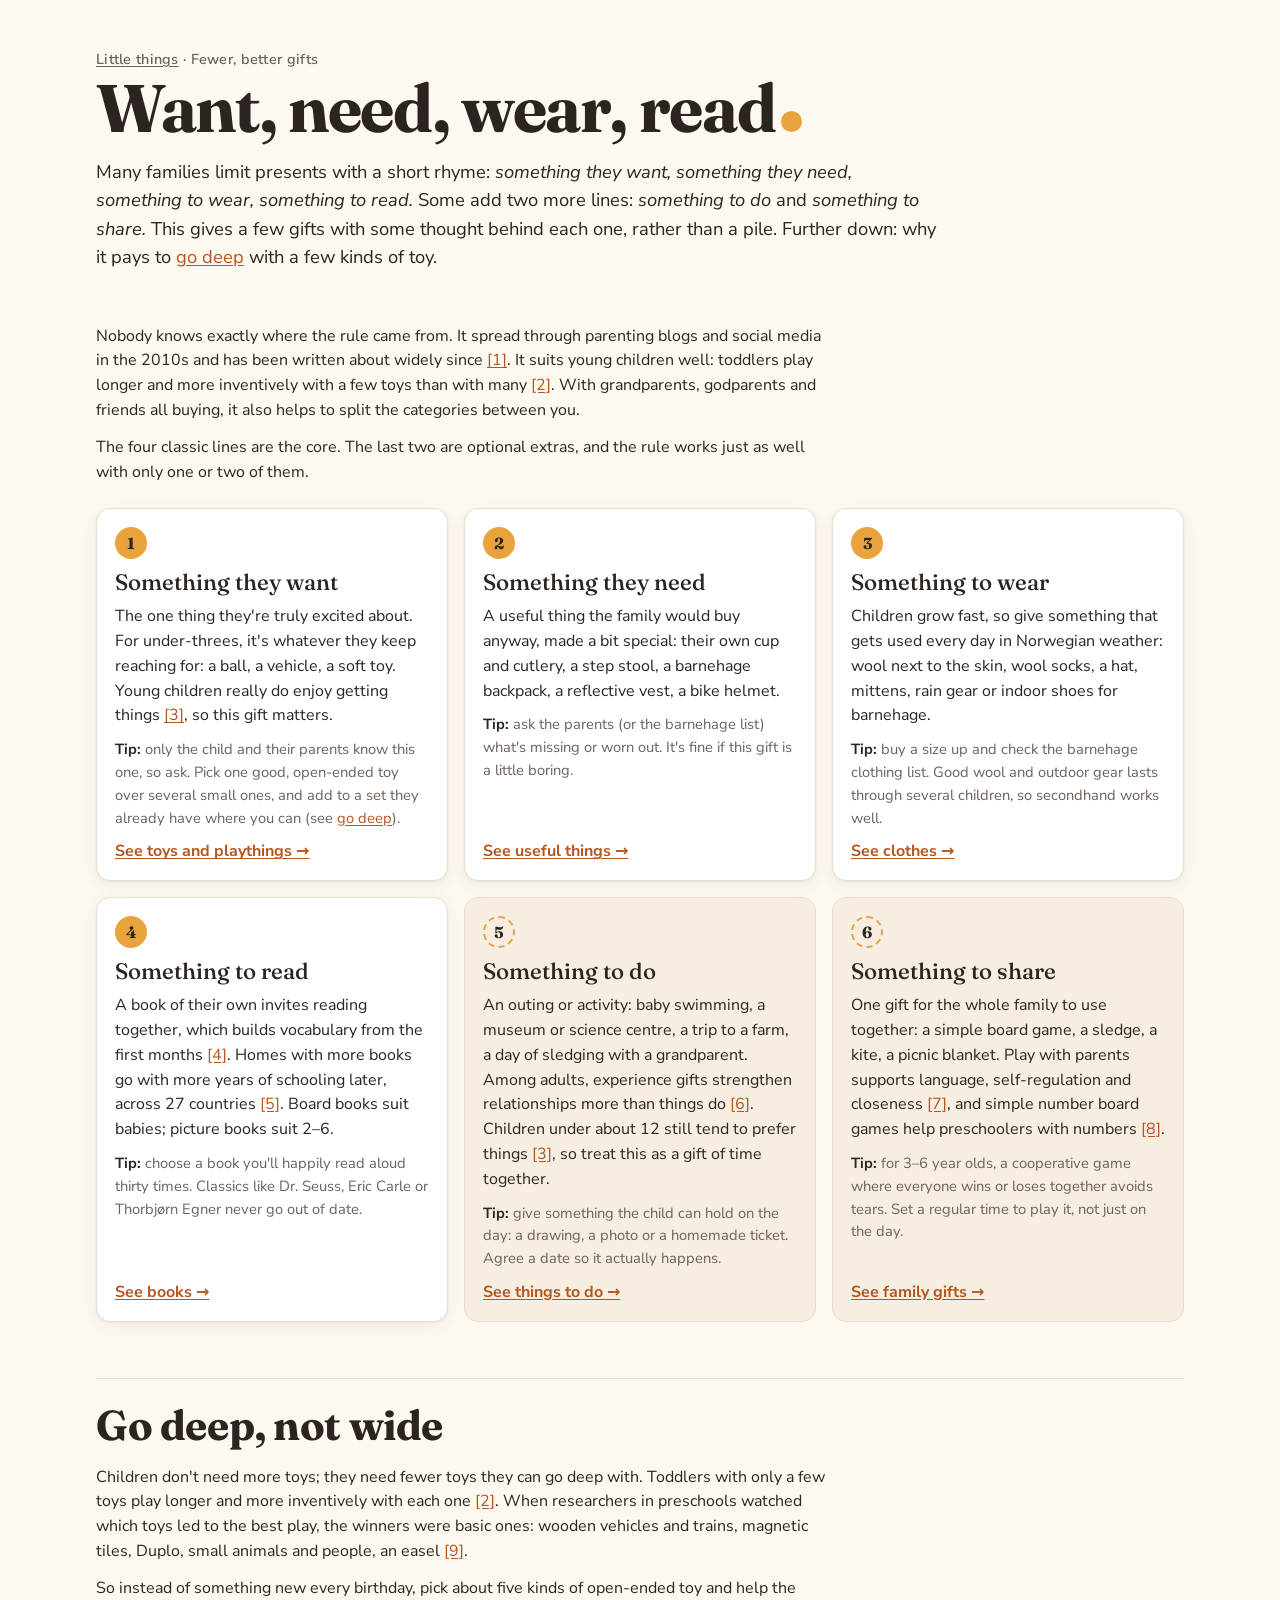
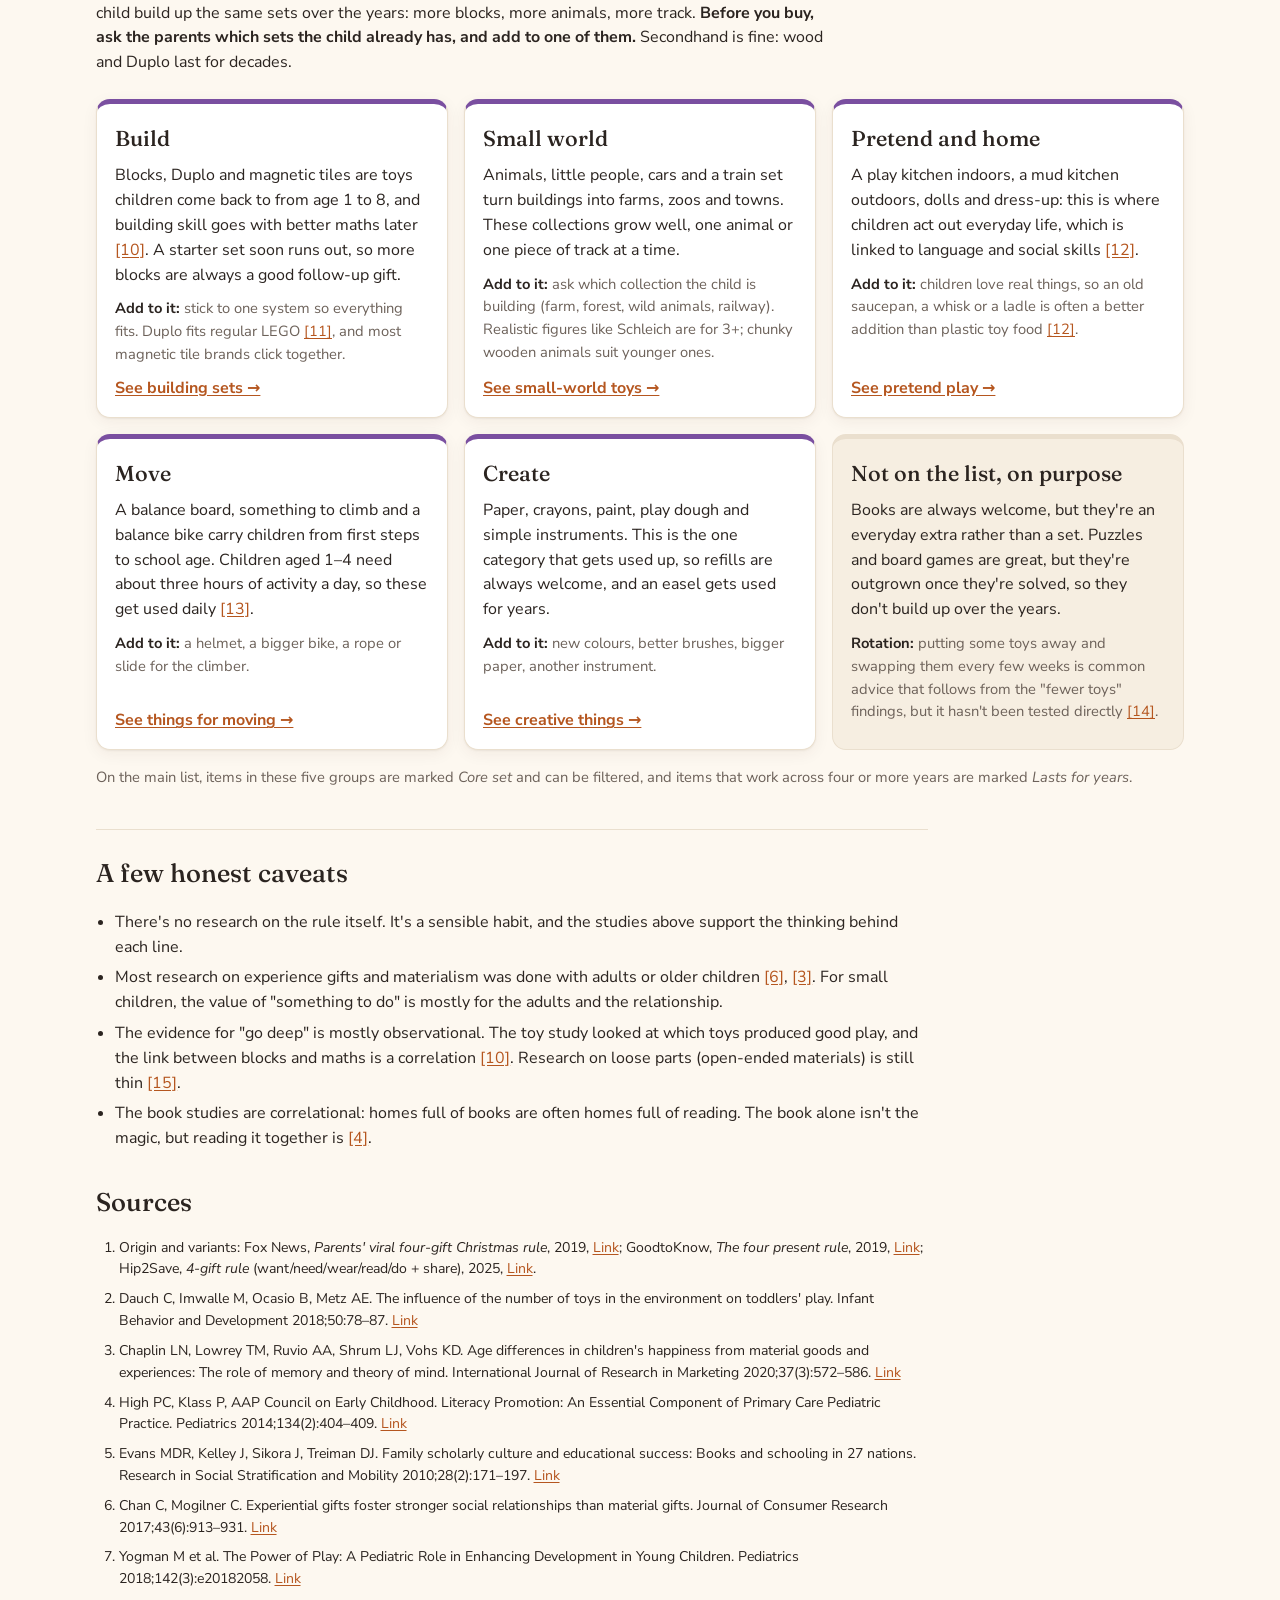
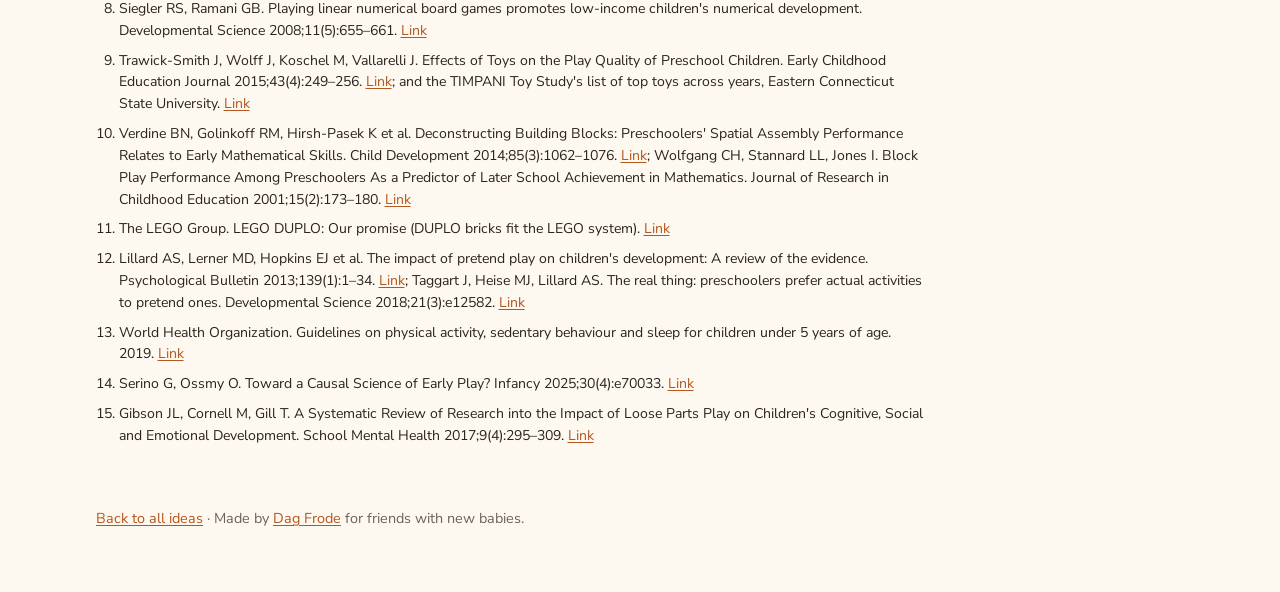
==== gift-rule.html @ 96d44239 "Add gift rule page, go-deep toy sets and 55 new items - gift-rule.html explains "want, need, wear, r" ====
<!doctype html>
<html lang="en">
<head>
  <meta charset="utf-8">
  <meta name="viewport" content="width=device-width, initial-scale=1">
  <title>The Gift Rule · Little Things</title>
  <meta name="description" content="Something they want, something they need, something to wear, something to read, plus something to do and something to share. A simple rule for fewer, better gifts for young children.">
  <meta property="og:title" content="Want, need, wear, read: the gift rule">
  <meta property="og:description" content="A simple rule for fewer, better gifts for 0–6 year olds, with ideas for each category.">
  <link rel="icon" href="data:image/svg+xml,<svg xmlns='http://www.w3.org/2000/svg' viewBox='0 0 100 100'><circle cx='50' cy='50' r='46' fill='%23e8a33d'/><circle cx='50' cy='50' r='22' fill='%23fdf8f0'/></svg>">
  <link rel="preconnect" href="https://fonts.googleapis.com">
  <link rel="preconnect" href="https://fonts.gstatic.com" crossorigin>
  <link href="https://fonts.googleapis.com/css2?family=Fraunces:opsz,wght@9..144,500;9..144,700&family=Nunito+Sans:opsz,wght@6..12,400;6..12,600;6..12,700&display=swap" rel="stylesheet">
  <link rel="stylesheet" href="styles.css">
</head>
<body>
  <header class="hero">
    <div class="wrap">
      <p class="eyebrow"><a href="./">Little things</a> · Fewer, better gifts</p>
      <h1>Want, need, wear, read</h1>
      <p class="lede">Many families limit presents with a short rhyme: <em>something they want, something they need, something to wear, something to read.</em> Some add two more lines: <em>something to do</em> and <em>something to share.</em> This gives a few gifts with some thought behind each one, rather than a pile. Further down: why it pays to <a href="#deep">go deep</a> with a few kinds of toy.</p>
    </div>
  </header>

  <main class="wrap">
    <section class="rule-intro">
      <p>Nobody knows exactly where the rule came from. It spread through parenting blogs and social media in the 2010s and has been written about widely since <a href="#ref-origin">[1]</a>. It suits young children well: toddlers play longer and more inventively with a few toys than with many <a href="#ref-dauch">[2]</a>. With grandparents, godparents and friends all buying, it also helps to split the categories between you.</p>
      <p>The four classic lines are the core. The last two are optional extras, and the rule works just as well with only one or two of them.</p>
    </section>

    <section class="rule-grid" aria-label="The six gift categories">
      <article class="rule-card" id="want">
        <p class="rule-num">1</p>
        <h2>Something they want</h2>
        <p>The one thing they're truly excited about. For under-threes, it's whatever they keep reaching for: a ball, a vehicle, a soft toy. Young children really do enjoy getting things <a href="#ref-chaplin2020">[3]</a>, so this gift matters.</p>
        <p class="rule-tip"><strong>Tip:</strong> only the child and their parents know this one, so ask. Pick one good, open-ended toy over several small ones, and add to a set they already have where you can (see <a href="#deep">go deep</a>).</p>
        <a class="rule-link" href="./?gift=want">See toys and playthings</a>
      </article>

      <article class="rule-card" id="need">
        <p class="rule-num">2</p>
        <h2>Something they need</h2>
        <p>A useful thing the family would buy anyway, made a bit special: their own cup and cutlery, a step stool, a barnehage backpack, a reflective vest, a bike helmet.</p>
        <p class="rule-tip"><strong>Tip:</strong> ask the parents (or the barnehage list) what's missing or worn out. It's fine if this gift is a little boring.</p>
        <a class="rule-link" href="./?gift=need">See useful things</a>
      </article>

      <article class="rule-card" id="wear">
        <p class="rule-num">3</p>
        <h2>Something to wear</h2>
        <p>Children grow fast, so give something that gets used every day in Norwegian weather: wool next to the skin, wool socks, a hat, mittens, rain gear or indoor shoes for barnehage.</p>
        <p class="rule-tip"><strong>Tip:</strong> buy a size up and check the barnehage clothing list. Good wool and outdoor gear lasts through several children, so secondhand works well.</p>
        <a class="rule-link" href="./?gift=wear">See clothes</a>
      </article>

      <article class="rule-card" id="read">
        <p class="rule-num">4</p>
        <h2>Something to read</h2>
        <p>A book of their own invites reading together, which builds vocabulary from the first months <a href="#ref-literacy">[4]</a>. Homes with more books go with more years of schooling later, across 27 countries <a href="#ref-evans">[5]</a>. Board books suit babies; picture books suit 2–6.</p>
        <p class="rule-tip"><strong>Tip:</strong> choose a book you'll happily read aloud thirty times. Classics like Dr. Seuss, Eric Carle or Thorbjørn Egner never go out of date.</p>
        <a class="rule-link" href="./?gift=read">See books</a>
      </article>

      <article class="rule-card rule-card-extra" id="do">
        <p class="rule-num">5</p>
        <h2>Something to do</h2>
        <p>An outing or activity: baby swimming, a museum or science centre, a trip to a farm, a day of sledging with a grandparent. Among adults, experience gifts strengthen relationships more than things do <a href="#ref-chan">[6]</a>. Children under about 12 still tend to prefer things <a href="#ref-chaplin2020">[3]</a>, so treat this as a gift of time together.</p>
        <p class="rule-tip"><strong>Tip:</strong> give something the child can hold on the day: a drawing, a photo or a homemade ticket. Agree a date so it actually happens.</p>
        <a class="rule-link" href="./?gift=do">See things to do</a>
      </article>

      <article class="rule-card rule-card-extra" id="share">
        <p class="rule-num">6</p>
        <h2>Something to share</h2>
        <p>One gift for the whole family to use together: a simple board game, a sledge, a kite, a picnic blanket. Play with parents supports language, self-regulation and closeness <a href="#ref-aap-play">[7]</a>, and simple number board games help preschoolers with numbers <a href="#ref-siegler">[8]</a>.</p>
        <p class="rule-tip"><strong>Tip:</strong> for 3–6 year olds, a cooperative game where everyone wins or loses together avoids tears. Set a regular time to play it, not just on the day.</p>
        <a class="rule-link" href="./?gift=share">See family gifts</a>
      </article>
    </section>

    <section class="deep" id="deep">
      <h2 class="section-title">Go deep, not wide</h2>
      <div class="rule-intro">
        <p>Children don't need more toys; they need fewer toys they can go deep with. Toddlers with only a few toys play longer and more inventively with each one <a href="#ref-dauch">[2]</a>. When researchers in preschools watched which toys led to the best play, the winners were basic ones: wooden vehicles and trains, magnetic tiles, Duplo, small animals and people, an easel <a href="#ref-timpani">[9]</a>.</p>
        <p>So instead of something new every birthday, pick about five kinds of open-ended toy and help the child build up the same sets over the years: more blocks, more animals, more track. <strong>Before you buy, ask the parents which sets the child already has, and add to one of them.</strong> Secondhand is fine: wood and Duplo last for decades.</p>
      </div>

      <div class="rule-grid">
        <article class="rule-card deep-card">
          <h3>Build</h3>
          <p>Blocks, Duplo and magnetic tiles are toys children come back to from age 1 to 8, and building skill goes with better maths later <a href="#ref-blocks">[10]</a>. A starter set soon runs out, so more blocks are always a good follow-up gift.</p>
          <p class="rule-tip"><strong>Add to it:</strong> stick to one system so everything fits. Duplo fits regular LEGO <a href="#ref-lego">[11]</a>, and most magnetic tile brands click together.</p>
          <a class="rule-link" href="./?core=build">See building sets</a>
        </article>
        <article class="rule-card deep-card">
          <h3>Small world</h3>
          <p>Animals, little people, cars and a train set turn buildings into farms, zoos and towns. These collections grow well, one animal or one piece of track at a time.</p>
          <p class="rule-tip"><strong>Add to it:</strong> ask which collection the child is building (farm, forest, wild animals, railway). Realistic figures like Schleich are for 3+; chunky wooden animals suit younger ones.</p>
          <a class="rule-link" href="./?core=smallworld">See small-world toys</a>
        </article>
        <article class="rule-card deep-card">
          <h3>Pretend and home</h3>
          <p>A play kitchen indoors, a mud kitchen outdoors, dolls and dress-up: this is where children act out everyday life, which is linked to language and social skills <a href="#ref-pretend">[12]</a>.</p>
          <p class="rule-tip"><strong>Add to it:</strong> children love real things, so an old saucepan, a whisk or a ladle is often a better addition than plastic toy food <a href="#ref-pretend">[12]</a>.</p>
          <a class="rule-link" href="./?core=pretend">See pretend play</a>
        </article>
        <article class="rule-card deep-card">
          <h3>Move</h3>
          <p>A balance board, something to climb and a balance bike carry children from first steps to school age. Children aged 1–4 need about three hours of activity a day, so these get used daily <a href="#ref-move">[13]</a>.</p>
          <p class="rule-tip"><strong>Add to it:</strong> a helmet, a bigger bike, a rope or slide for the climber.</p>
          <a class="rule-link" href="./?core=move">See things for moving</a>
        </article>
        <article class="rule-card deep-card">
          <h3>Create</h3>
          <p>Paper, crayons, paint, play dough and simple instruments. This is the one category that gets used up, so refills are always welcome, and an easel gets used for years.</p>
          <p class="rule-tip"><strong>Add to it:</strong> new colours, better brushes, bigger paper, another instrument.</p>
          <a class="rule-link" href="./?core=create">See creative things</a>
        </article>
        <article class="rule-card rule-card-extra deep-card">
          <h3>Not on the list, on purpose</h3>
          <p>Books are always welcome, but they're an everyday extra rather than a set. Puzzles and board games are great, but they're outgrown once they're solved, so they don't build up over the years.</p>
          <p class="rule-tip"><strong>Rotation:</strong> putting some toys away and swapping them every few weeks is common advice that follows from the "fewer toys" findings, but it hasn't been tested directly <a href="#ref-serino">[14]</a>.</p>
        </article>
      </div>
      <p class="muted deep-filter-note">On the main list, items in these five groups are marked <em>Core set</em> and can be filtered, and items that work across four or more years are marked <em>Lasts for years</em>.</p>
    </section>

    <section class="about rule-notes">
      <h2>A few honest caveats</h2>
      <ul>
        <li>There's no research on the rule itself. It's a sensible habit, and the studies above support the thinking behind each line.</li>
        <li>Most research on experience gifts and materialism was done with adults or older children <a href="#ref-chan">[6]</a>, <a href="#ref-chaplin2020">[3]</a>. For small children, the value of "something to do" is mostly for the adults and the relationship.</li>
        <li>The evidence for "go deep" is mostly observational. The toy study looked at which toys produced good play, and the link between blocks and maths is a correlation <a href="#ref-blocks">[10]</a>. Research on loose parts (open-ended materials) is still thin <a href="#ref-loose">[15]</a>.</li>
        <li>The book studies are correlational: homes full of books are often homes full of reading. The book alone isn't the magic, but reading it together is <a href="#ref-literacy">[4]</a>.</li>
      </ul>

      <h2>Sources</h2>
      <ol class="source-list">
        <li id="ref-origin">Origin and variants: Fox News, <em>Parents' viral four-gift Christmas rule</em>, 2019, <a href="https://www.foxnews.com/lifestyle/parents-viral-four-gift-christmas-rule" target="_blank" rel="noopener">Link</a>; GoodtoKnow, <em>The four present rule</em>, 2019, <a href="https://www.goodto.com/family/christmas-birthday-four-present-rule-521696" target="_blank" rel="noopener">Link</a>; Hip2Save, <em>4-gift rule</em> (want/need/wear/read/do + share), 2025, <a href="https://hip2save.com/tips/4-gift-rule-christmas-tradition/" target="_blank" rel="noopener">Link</a>.</li>
        <li id="ref-dauch">Dauch C, Imwalle M, Ocasio B, Metz AE. The influence of the number of toys in the environment on toddlers' play. Infant Behavior and Development 2018;50:78–87. <a href="https://doi.org/10.1016/j.infbeh.2017.11.005" target="_blank" rel="noopener">Link</a></li>
        <li id="ref-chaplin2020">Chaplin LN, Lowrey TM, Ruvio AA, Shrum LJ, Vohs KD. Age differences in children's happiness from material goods and experiences: The role of memory and theory of mind. International Journal of Research in Marketing 2020;37(3):572–586. <a href="https://doi.org/10.1016/j.ijresmar.2020.01.004" target="_blank" rel="noopener">Link</a></li>
        <li id="ref-literacy">High PC, Klass P, AAP Council on Early Childhood. Literacy Promotion: An Essential Component of Primary Care Pediatric Practice. Pediatrics 2014;134(2):404–409. <a href="https://doi.org/10.1542/peds.2014-1384" target="_blank" rel="noopener">Link</a></li>
        <li id="ref-evans">Evans MDR, Kelley J, Sikora J, Treiman DJ. Family scholarly culture and educational success: Books and schooling in 27 nations. Research in Social Stratification and Mobility 2010;28(2):171–197. <a href="https://doi.org/10.1016/j.rssm.2010.01.002" target="_blank" rel="noopener">Link</a></li>
        <li id="ref-chan">Chan C, Mogilner C. Experiential gifts foster stronger social relationships than material gifts. Journal of Consumer Research 2017;43(6):913–931. <a href="https://doi.org/10.1093/jcr/ucw067" target="_blank" rel="noopener">Link</a></li>
        <li id="ref-aap-play">Yogman M et al. The Power of Play: A Pediatric Role in Enhancing Development in Young Children. Pediatrics 2018;142(3):e20182058. <a href="https://doi.org/10.1542/peds.2018-2058" target="_blank" rel="noopener">Link</a></li>
        <li id="ref-siegler">Siegler RS, Ramani GB. Playing linear numerical board games promotes low-income children's numerical development. Developmental Science 2008;11(5):655–661. <a href="https://doi.org/10.1111/j.1467-7687.2008.00714.x" target="_blank" rel="noopener">Link</a></li>
        <li id="ref-timpani">Trawick-Smith J, Wolff J, Koschel M, Vallarelli J. Effects of Toys on the Play Quality of Preschool Children. Early Childhood Education Journal 2015;43(4):249–256. <a href="https://doi.org/10.1007/s10643-014-0644-7" target="_blank" rel="noopener">Link</a>; and the TIMPANI Toy Study's list of top toys across years, Eastern Connecticut State University. <a href="https://www.easternct.edu/center-for-early-childhood-education/research/study-timpani.html" target="_blank" rel="noopener">Link</a></li>
        <li id="ref-blocks">Verdine BN, Golinkoff RM, Hirsh-Pasek K et al. Deconstructing Building Blocks: Preschoolers' Spatial Assembly Performance Relates to Early Mathematical Skills. Child Development 2014;85(3):1062–1076. <a href="https://doi.org/10.1111/cdev.12165" target="_blank" rel="noopener">Link</a>; Wolfgang CH, Stannard LL, Jones I. Block Play Performance Among Preschoolers As a Predictor of Later School Achievement in Mathematics. Journal of Research in Childhood Education 2001;15(2):173–180. <a href="https://doi.org/10.1080/02568540109594958" target="_blank" rel="noopener">Link</a></li>
        <li id="ref-lego">The LEGO Group. LEGO DUPLO: Our promise (DUPLO bricks fit the LEGO system). <a href="https://www.lego.com/en-us/themes/duplo/about/our-promise" target="_blank" rel="noopener">Link</a></li>
        <li id="ref-pretend">Lillard AS, Lerner MD, Hopkins EJ et al. The impact of pretend play on children's development: A review of the evidence. Psychological Bulletin 2013;139(1):1–34. <a href="https://doi.org/10.1037/a0029321" target="_blank" rel="noopener">Link</a>; Taggart J, Heise MJ, Lillard AS. The real thing: preschoolers prefer actual activities to pretend ones. Developmental Science 2018;21(3):e12582. <a href="https://doi.org/10.1111/desc.12582" target="_blank" rel="noopener">Link</a></li>
        <li id="ref-move">World Health Organization. Guidelines on physical activity, sedentary behaviour and sleep for children under 5 years of age. 2019. <a href="https://www.who.int/publications/i/item/9789241550536" target="_blank" rel="noopener">Link</a></li>
        <li id="ref-serino">Serino G, Ossmy O. Toward a Causal Science of Early Play? Infancy 2025;30(4):e70033. <a href="https://doi.org/10.1111/infa.70033" target="_blank" rel="noopener">Link</a></li>
        <li id="ref-loose">Gibson JL, Cornell M, Gill T. A Systematic Review of Research into the Impact of Loose Parts Play on Children's Cognitive, Social and Emotional Development. School Mental Health 2017;9(4):295–309. <a href="https://doi.org/10.1007/s12310-017-9220-9" target="_blank" rel="noopener">Link</a></li>
      </ol>
    </section>
  </main>

  <footer class="wrap footer">
    <p><a href="./">Back to all ideas</a> · Made by <a href="https://dagfrode.com">Dag Frode</a> for friends with new babies.</p>
  </footer>
</body>
</html>
---- styles.css ----
:root {
  --bg: #fdf8f0;
  --surface: #ffffff;
  --surface-2: #f6eee1;
  --text: #2b2420;
  --muted: #6d625a;
  --line: #eadfce;
  --accent: #b5561f;
  --accent-ink: #ffffff;
  --sun: #e8a33d;
  --everyday: #2f6f5e;
  --everyday-bg: #e3f1ec;
  --toy: #7a4fa0;
  --toy-bg: #efe7f7;
  --book: #2c5d94;
  --book-bg: #e4edf8;
  --leaf: #3d7a2a;
  --leaf-bg: #e7f3df;
  --warn: #8a4b08;
  --warn-bg: #fdf0dc;
  --shadow: 0 1px 2px rgb(60 40 20 / 0.06), 0 4px 16px rgb(60 40 20 / 0.06);
  --radius: 14px;
  color-scheme: light;
}

@media (prefers-color-scheme: dark) {
  :root:not([data-theme="light"]) {
    --bg: #1d1916;
    --surface: #27221e;
    --surface-2: #322b26;
    --text: #f2e9de;
    --muted: #b3a597;
    --line: #3d352f;
    --accent: #f0915a;
    --accent-ink: #1d1916;
    --everyday: #8fd2bd;
    --everyday-bg: #1f3530;
    --toy: #cfb2ea;
    --toy-bg: #33283e;
    --book: #9fc2ec;
    --book-bg: #1f2c3d;
    --leaf: #a6d98f;
    --leaf-bg: #24331d;
    --warn: #f3c27f;
    --warn-bg: #3a2c19;
    --shadow: 0 1px 2px rgb(0 0 0 / 0.3);
    color-scheme: dark;
  }
}

*, *::before, *::after { box-sizing: border-box; }

body {
  margin: 0;
  background: var(--bg);
  color: var(--text);
  font: 400 1rem/1.55 "Nunito Sans", system-ui, -apple-system, "Segoe UI", sans-serif;
  -webkit-font-smoothing: antialiased;
}

a { color: var(--accent); text-underline-offset: 2px; }
a:hover { text-decoration-thickness: 2px; }

:focus-visible { outline: 3px solid var(--accent); outline-offset: 2px; border-radius: 6px; }

.wrap { max-width: 1120px; margin: 0 auto; padding: 0 16px; }

/* ---- Hero ---------------------------------------------------------------- */

.hero { padding: 48px 0 28px; }
.eyebrow { margin: 0 0 4px; color: var(--muted); font-weight: 600; font-size: 0.9rem; letter-spacing: 0.02em; }
h1 {
  font-family: "Fraunces", Georgia, serif;
  font-weight: 700;
  font-size: clamp(2.6rem, 8vw, 4.2rem);
  line-height: 1;
  margin: 0 0 16px;
  letter-spacing: -0.02em;
}
h1::after {
  content: "";
  display: inline-block;
  width: 0.32em; height: 0.32em;
  margin-left: 0.08em;
  border-radius: 50%;
  background: var(--sun);
}
.lede { font-size: 1.15rem; max-width: 46em; margin: 0 0 24px; }

.principles {
  list-style: none; padding: 0; margin: 0 0 16px;
  display: grid; gap: 12px;
  grid-template-columns: repeat(auto-fit, minmax(240px, 1fr));
}
.principles li {
  background: var(--surface-2);
  border-radius: var(--radius);
  padding: 14px 16px;
  font-size: 0.95rem;
}
.principles strong { display: block; font-family: "Fraunces", Georgia, serif; font-weight: 500; font-size: 1.1rem; margin-bottom: 2px; }
.hero-links { margin: 0; font-size: 0.95rem; }

/* ---- Filters ------------------------------------------------------------- */

.filters {
  background: var(--surface);
  border: 1px solid var(--line);
  border-radius: var(--radius);
  padding: 16px;
  box-shadow: var(--shadow);
  margin-bottom: 24px;
}
.filter-group { margin-bottom: 14px; min-width: 0; }
.filter-label { font-size: 0.8rem; font-weight: 700; text-transform: uppercase; letter-spacing: 0.06em; color: var(--muted); margin: 0 0 6px; display: block; }
.filter-row { display: flex; flex-wrap: wrap; gap: 0 24px; }

.chips { display: flex; flex-wrap: wrap; gap: 8px; }
.chip, .seg button {
  font: inherit;
  color: var(--text);
  background: var(--surface-2);
  border: 1.5px solid transparent;
  border-radius: 999px;
  cursor: pointer;
  transition: background 0.12s, border-color 0.12s;
}
.chip { padding: 6px 14px; display: inline-flex; flex-direction: column; align-items: flex-start; line-height: 1.2; text-align: left; }
.chip-main { font-weight: 700; font-size: 0.95rem; }
.chip-sub { font-size: 0.75rem; color: var(--muted); }
.chip-small { padding: 5px 12px; font-size: 0.85rem; font-weight: 600; }
.chip:hover, .seg button:hover { border-color: var(--line); }
.chip[aria-pressed="true"], .seg button[aria-pressed="true"] {
  background: var(--accent); color: var(--accent-ink); border-color: var(--accent);
}
.chip[aria-pressed="true"] .chip-sub { color: inherit; opacity: 0.85; }

.seg { display: inline-flex; flex-wrap: wrap; gap: 6px; }
.seg button { padding: 6px 14px; font-weight: 600; font-size: 0.9rem; }

.more-filters { border-top: 1px solid var(--line); padding-top: 10px; margin-bottom: 4px; }
.more-filters summary { cursor: pointer; font-weight: 700; color: var(--muted); margin-bottom: 10px; }
#f-q {
  font: inherit; width: 100%; max-width: 420px;
  padding: 8px 12px;
  border: 1.5px solid var(--line); border-radius: 10px;
  background: var(--bg); color: var(--text);
}

.result-bar {
  display: flex; flex-wrap: wrap; align-items: center; justify-content: space-between; gap: 6px 16px;
  border-top: 1px solid var(--line); padding-top: 12px;
}
#count { margin: 0; font-weight: 700; }
.result-actions { display: flex; flex-wrap: wrap; gap: 4px 16px; }
.link-btn { font: inherit; font-size: 0.9rem; background: none; border: 0; padding: 0; color: var(--accent); cursor: pointer; text-decoration: underline; text-underline-offset: 2px; }

/* ---- Cards --------------------------------------------------------------- */

.grid { display: grid; gap: 16px; grid-template-columns: repeat(auto-fill, minmax(min(100%, 320px), 1fr)); }

.card {
  background: var(--surface);
  border: 1px solid var(--line);
  border-top: 5px solid var(--toy);
  border-radius: var(--radius);
  padding: 16px 18px 14px;
  box-shadow: var(--shadow);
  display: flex; flex-direction: column;
}
.card[data-kind="everyday"] { border-top-color: var(--everyday); }
.card[data-kind="book"] { border-top-color: var(--book); }

.card-title { font-family: "Fraunces", Georgia, serif; font-weight: 500; font-size: 1.35rem; line-height: 1.2; margin: 0; }
.card-meta { margin: 2px 0 10px; color: var(--muted); font-weight: 600; font-size: 0.9rem; }

.badges { list-style: none; padding: 0; margin: 0 0 10px; display: flex; flex-wrap: wrap; gap: 5px; }
.badge { font-size: 0.75rem; font-weight: 700; padding: 2px 9px; border-radius: 999px; background: var(--surface-2); color: var(--muted); }
.badge-kind-everyday { background: var(--everyday-bg); color: var(--everyday); }
.badge-kind-toy { background: var(--toy-bg); color: var(--toy); }
.badge-kind-book { background: var(--book-bg); color: var(--book); }
.badge-plastic-none { background: var(--leaf-bg); color: var(--leaf); }
.badge-plastic-none::before { content: "🌿 "; }
.badge-price { background: transparent; border: 1px solid var(--line); color: var(--text); }
.badge-skill { font-weight: 600; }

.why { margin: 0 0 8px; }
.tip, .safety { margin: 0 0 8px; font-size: 0.92rem; }
.safety { background: var(--warn-bg); color: var(--warn); padding: 6px 10px; border-radius: 8px; }
.safety strong, .tip strong { font-weight: 700; }

.buy { margin-top: auto; padding-top: 8px; display: grid; gap: 6px; }
.buy-link {
  display: grid; grid-template-columns: auto 1fr auto; align-items: baseline; gap: 8px;
  padding: 8px 12px;
  background: var(--surface-2);
  border-radius: 10px;
  text-decoration: none; color: var(--text);
  font-size: 0.9rem;
  border: 1.5px solid transparent;
}
.buy-link:hover { border-color: var(--accent); }
.buy-store { font-weight: 700; color: var(--accent); white-space: nowrap; }
.buy-label { min-width: 0; overflow-wrap: anywhere; }
.buy-price { font-weight: 700; white-space: nowrap; }
.diy { margin: 0; font-size: 0.9rem; color: var(--everyday); font-weight: 600; }

.cites { margin: 10px 0 0; font-size: 0.78rem; color: var(--muted); }
.cites a { color: var(--muted); }

.empty { text-align: center; color: var(--muted); padding: 32px 0; }

/* ---- About / sources ----------------------------------------------------- */

.about { margin: 56px 0 0; padding-top: 24px; border-top: 1px solid var(--line); max-width: 52em; }
.about h2 { font-family: "Fraunces", Georgia, serif; font-weight: 500; font-size: 1.6rem; margin: 0 0 10px; }
.about h2:not(:first-child) { margin-top: 32px; }
.about ul { padding-left: 1.2em; }
.about li { margin-bottom: 6px; }
.muted { color: var(--muted); font-size: 0.92rem; }
.source-list { font-size: 0.88rem; padding-left: 1.6em; }
.source-list li { margin-bottom: 8px; scroll-margin-top: 16px; }
.source-list li:target { background: var(--warn-bg); border-radius: 6px; }

.footer { padding-top: 32px; padding-bottom: 48px; color: var(--muted); font-size: 0.9rem; }

@media (max-width: 520px) {
  .hero { padding-top: 32px; }
  .lede { font-size: 1.05rem; margin-bottom: 16px; }
  .principles { gap: 8px; }
  .principles li { padding: 10px 12px; font-size: 0.88rem; }
  .principles strong { font-size: 1rem; }
  .filters { padding: 14px 12px; }
  .chip { padding: 5px 11px; }
  .chip-main { font-size: 0.88rem; }
  .card { padding: 14px 14px 12px; }
}

/* ---- Gift rule ----------------------------------------------------------- */

.label-help { text-transform: none; letter-spacing: 0; font-weight: 600; margin-left: 6px; }
.badge-gift { background: var(--warn-bg); color: var(--warn); }
.badge-gift::before { content: "🎁 "; }
.badge-years { background: var(--everyday-bg); color: var(--everyday); }
.toggle { display: flex; align-items: center; gap: 8px; margin: 0 0 14px; font-weight: 600; cursor: pointer; }
.toggle input { width: 18px; height: 18px; accent-color: var(--accent); margin: 0; }
.toggle .muted { font-weight: 400; }

.eyebrow a { color: inherit; }
.rule-intro { max-width: 46em; margin-bottom: 24px; }
.rule-intro p { margin: 0 0 12px; }
.rule-grid { display: grid; gap: 16px; grid-template-columns: repeat(auto-fill, minmax(min(100%, 320px), 1fr)); counter-reset: rule; }
.rule-card {
  background: var(--surface);
  border: 1px solid var(--line);
  border-radius: var(--radius);
  padding: 18px 18px 16px;
  box-shadow: var(--shadow);
  display: flex; flex-direction: column;
  scroll-margin-top: 16px;
}
.rule-card-extra { background: var(--surface-2); box-shadow: none; }
.rule-num {
  margin: 0 0 8px;
  width: 2rem; height: 2rem; border-radius: 50%;
  display: grid; place-items: center;
  background: var(--sun); color: #2b2420;
  font-family: "Fraunces", Georgia, serif; font-weight: 700;
}
.rule-card-extra .rule-num { background: transparent; border: 2px dashed var(--sun); color: var(--text); }
.rule-card h2 { font-family: "Fraunces", Georgia, serif; font-weight: 500; font-size: 1.4rem; line-height: 1.2; margin: 0 0 8px; }
.rule-card p { margin: 0 0 10px; }
.rule-tip { font-size: 0.92rem; color: var(--muted); }
.rule-tip strong { color: var(--text); }
.rule-link { margin-top: auto; font-weight: 700; }
.rule-link::after { content: " →"; }
.rule-notes { margin-top: 40px; }
.badge-core { background: var(--toy-bg); color: var(--toy); }
.deep { margin-top: 56px; padding-top: 24px; border-top: 1px solid var(--line); scroll-margin-top: 16px; }
.section-title { font-family: "Fraunces", Georgia, serif; font-weight: 700; font-size: clamp(1.8rem, 5vw, 2.6rem); line-height: 1.1; margin: 0 0 16px; letter-spacing: -0.01em; }
.deep-card h3 { font-family: "Fraunces", Georgia, serif; font-weight: 500; font-size: 1.35rem; margin: 0 0 8px; }
.deep-card { border-top: 5px solid var(--toy); }
.rule-card-extra.deep-card { border-top-color: var(--line); }
.deep-filter-note { margin-top: 16px; }
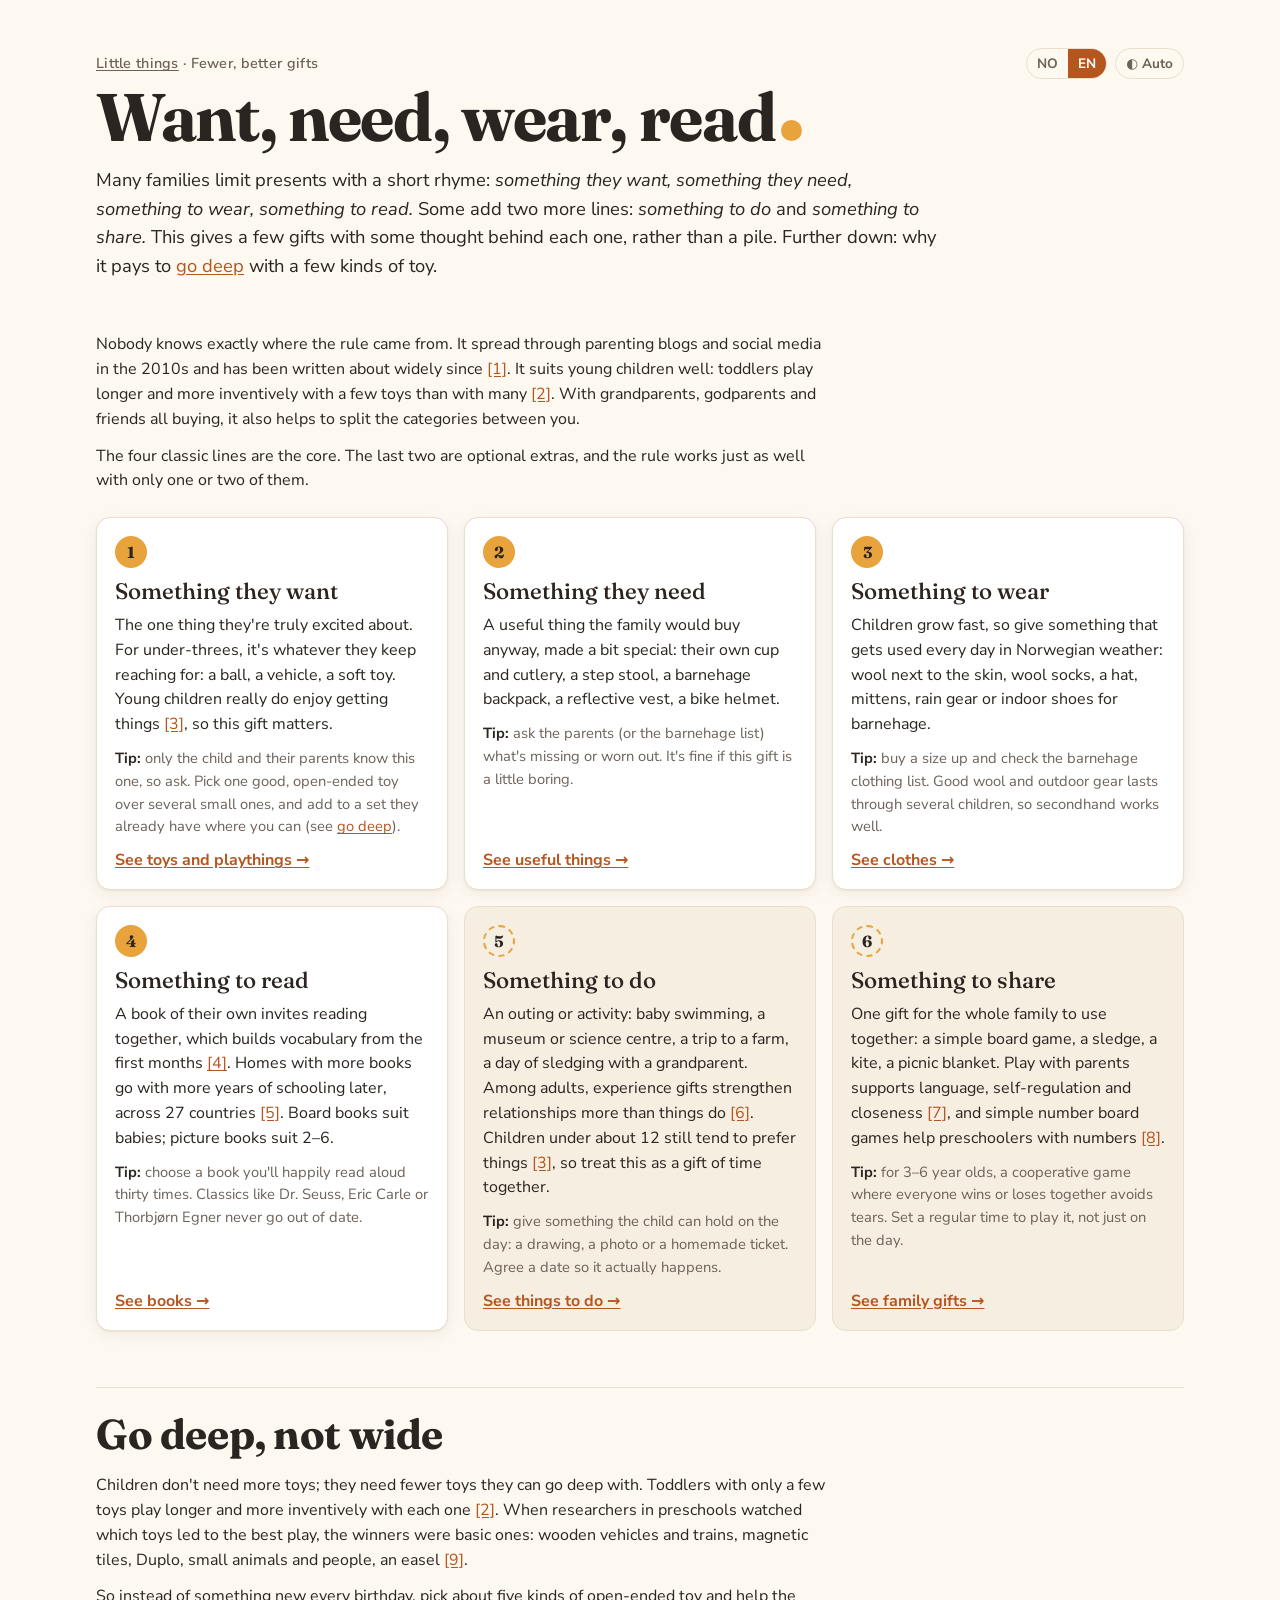
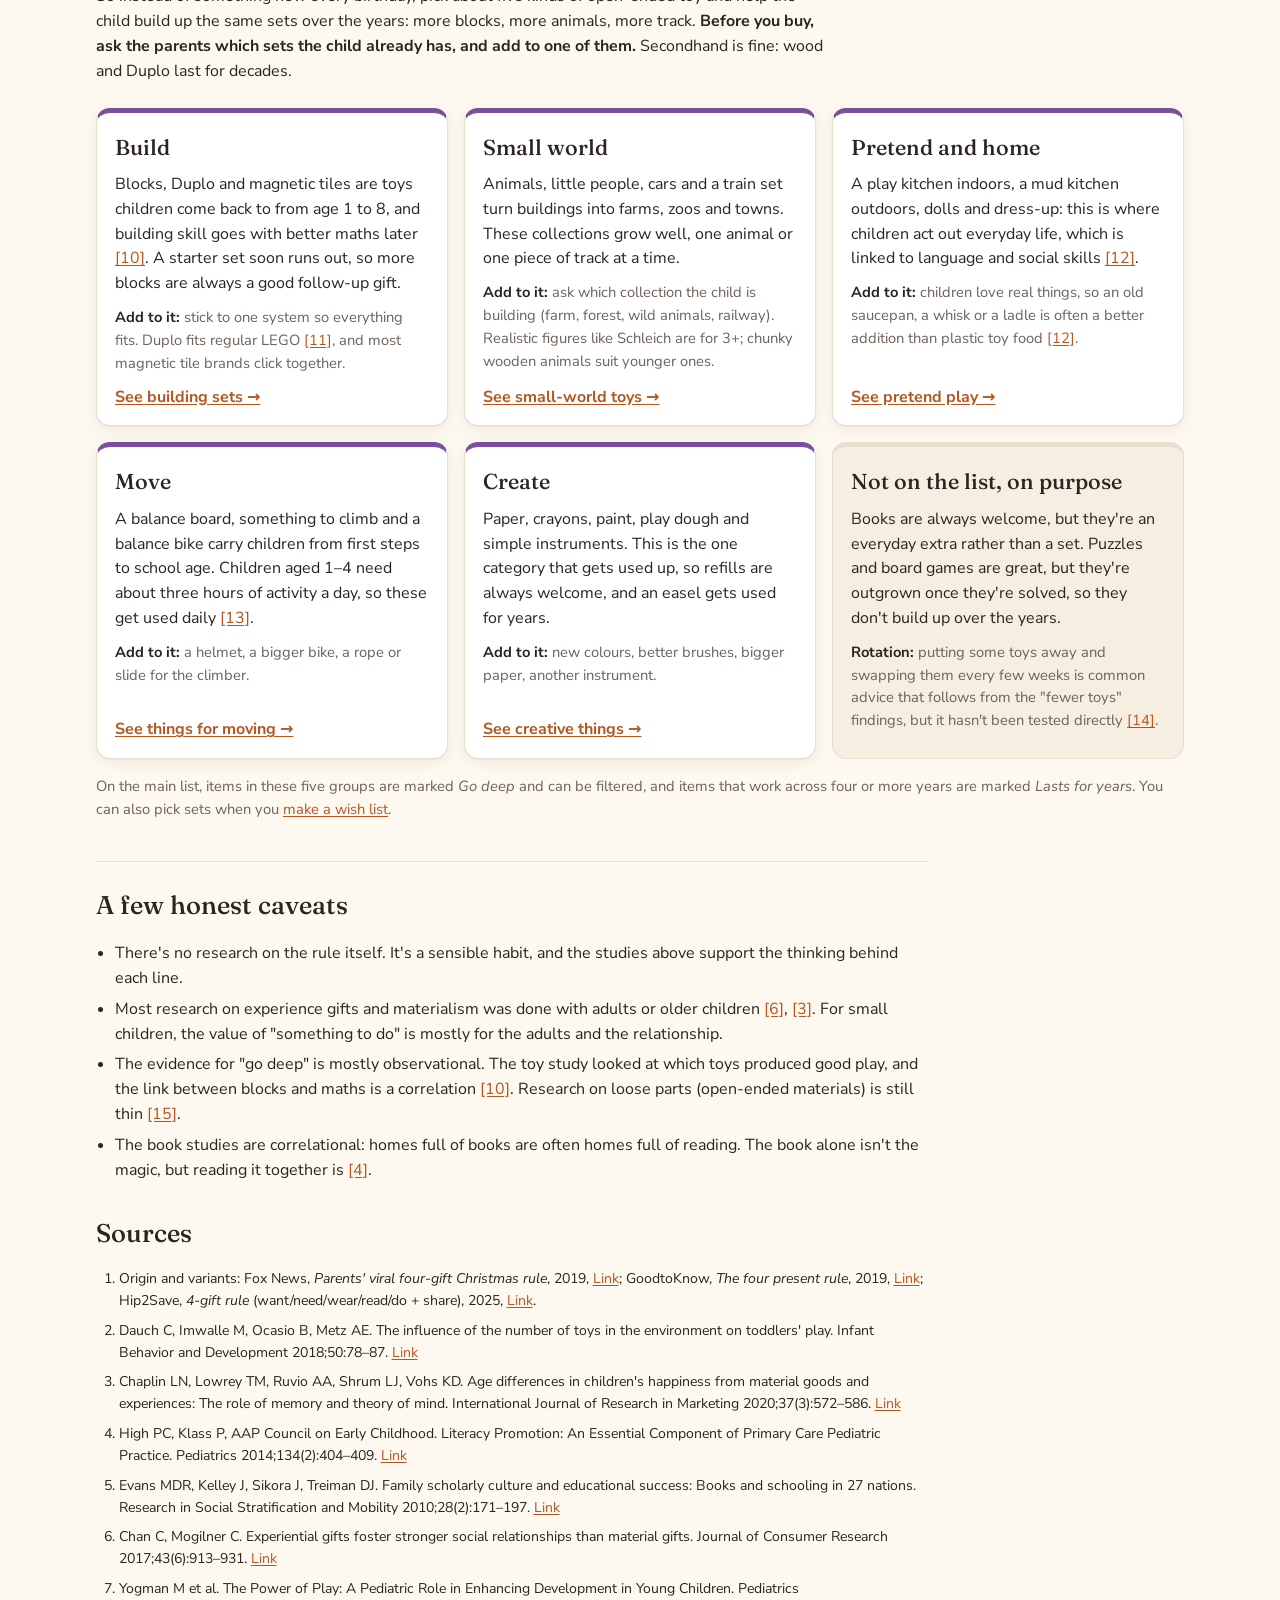
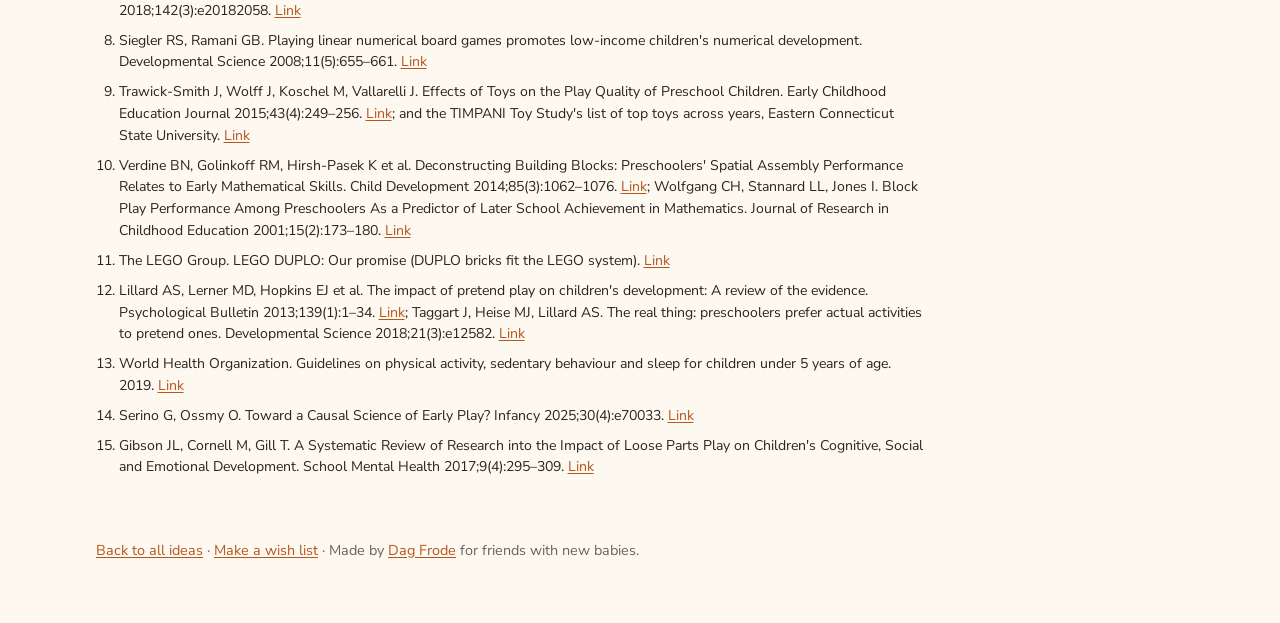
==== commit 36e3126f: "Add shareable wish lists, Norwegian/English and a theme switch - wish.html: build a wish list (name," ====
--- a/gift-rule.html
+++ b/gift-rule.html
@@ -3,7 +3,11 @@
 <head>
   <meta charset="utf-8">
   <meta name="viewport" content="width=device-width, initial-scale=1">
+  <!-- Language and theme before first paint: stored choice, else browser language / system theme. Same in every page. -->
+  <script>(function(){var d=document.documentElement,l=null;try{var t=localStorage.getItem("lt-theme");if(t==="light"||t==="dark")d.dataset.theme=t;l=localStorage.getItem("lt-lang")}catch(e){}var q=new URLSearchParams(location.search).get("lang");if(q==="no"||q==="en")l=q;if(l!=="no"&&l!=="en"){var n=(navigator.languages||[navigator.language||""]).join(",").toLowerCase();l=/(^|,)(nb|nn|no)\b/.test(n)?"no":"en"}d.dataset.lang=l;d.lang=l==="no"?"nb":"en"})()</script>
   <title>The Gift Rule · Little Things</title>
+  <meta name="lt-title-en" content="The Gift Rule · Little Things">
+  <meta name="lt-title-no" content="Gaveregelen · Små ting">
   <meta name="description" content="Something they want, something they need, something to wear, something to read, plus something to do and something to share. A simple rule for fewer, better gifts for young children.">
   <meta property="og:title" content="Want, need, wear, read: the gift rule">
   <meta property="og:description" content="A simple rule for fewer, better gifts for 0–6 year olds, with ideas for each category.">
@@ -16,125 +20,189 @@
 <body>
   <header class="hero">
     <div class="wrap">
-      <p class="eyebrow"><a href="./">Little things</a> · Fewer, better gifts</p>
-      <h1>Want, need, wear, read</h1>
-      <p class="lede">Many families limit presents with a short rhyme: <em>something they want, something they need, something to wear, something to read.</em> Some add two more lines: <em>something to do</em> and <em>something to share.</em> This gives a few gifts with some thought behind each one, rather than a pile. Further down: why it pays to <a href="#deep">go deep</a> with a few kinds of toy.</p>
+      <div class="topbar">
+        <p class="eyebrow"><span lang="en"><a href="./">Little things</a> · Fewer, better gifts</span><span lang="nb"><a href="./">Små ting</a> · Færre, bedre gaver</span></p>
+        <div id="site-tools" class="site-tools"></div>
+      </div>
+      <h1 lang="en">Want, need, wear, read</h1>
+      <h1 lang="nb">Ønske, trenge, ha på, lese</h1>
+      <p lang="en" class="lede">Many families limit presents with a short rhyme: <em>something they want, something they need, something to wear, something to read.</em> Some add two more lines: <em>something to do</em> and <em>something to share.</em> This gives a few gifts with some thought behind each one, rather than a pile. Further down: why it pays to <a href="#deep">go deep</a> with a few kinds of toy.</p>
+      <p lang="nb" class="lede">Mange familier begrenser gavene med et lite rim: <em>noe de ønsker seg, noe de trenger, noe å ha på seg, noe å lese.</em> Noen legger til to linjer til: <em>noe å gjøre</em> og <em>noe å dele.</em> Det gir noen få gaver med litt omtanke bak hver, i stedet for en haug. Lenger ned: hvorfor det lønner seg å <a href="#deep">gå i dybden</a> med noen få typer leker.</p>
     </div>
   </header>
 
   <main class="wrap">
     <section class="rule-intro">
-      <p>Nobody knows exactly where the rule came from. It spread through parenting blogs and social media in the 2010s and has been written about widely since <a href="#ref-origin">[1]</a>. It suits young children well: toddlers play longer and more inventively with a few toys than with many <a href="#ref-dauch">[2]</a>. With grandparents, godparents and friends all buying, it also helps to split the categories between you.</p>
-      <p>The four classic lines are the core. The last two are optional extras, and the rule works just as well with only one or two of them.</p>
-    </section>
-
-    <section class="rule-grid" aria-label="The six gift categories">
+      <p lang="en">Nobody knows exactly where the rule came from. It spread through parenting blogs and social media in the 2010s and has been written about widely since <a href="#ref-origin">[1]</a>. It suits young children well: toddlers play longer and more inventively with a few toys than with many <a href="#ref-dauch">[2]</a>. With grandparents, godparents and friends all buying, it also helps to split the categories between you.</p>
+      <p lang="nb">Ingen vet sikkert hvor regelen kommer fra. Den spredte seg gjennom foreldreblogger og sosiale medier på 2010-tallet og har blitt omtalt mye siden <a href="#ref-origin">[1]</a>. Den passer godt for små barn: småbarn leker lenger og mer oppfinnsomt med få leker enn med mange <a href="#ref-dauch">[2]</a>. Når besteforeldre, gudforeldre og venner alle kjøper gaver, er det også lurt å fordele kategoriene mellom dere.</p>
+      <p lang="en">The four classic lines are the core. The last two are optional extras, and the rule works just as well with only one or two of them.</p>
+      <p lang="nb">De fire klassiske linjene er kjernen. De to siste er valgfrie tillegg, og regelen fungerer like godt med bare én eller to av dem.</p>
+    </section>
+
+    <section class="rule-grid">
       <article class="rule-card" id="want">
         <p class="rule-num">1</p>
-        <h2>Something they want</h2>
-        <p>The one thing they're truly excited about. For under-threes, it's whatever they keep reaching for: a ball, a vehicle, a soft toy. Young children really do enjoy getting things <a href="#ref-chaplin2020">[3]</a>, so this gift matters.</p>
-        <p class="rule-tip"><strong>Tip:</strong> only the child and their parents know this one, so ask. Pick one good, open-ended toy over several small ones, and add to a set they already have where you can (see <a href="#deep">go deep</a>).</p>
-        <a class="rule-link" href="./?gift=want">See toys and playthings</a>
+        <h2 lang="en">Something they want</h2>
+        <h2 lang="nb">Noe de ønsker seg</h2>
+        <p lang="en">The one thing they're truly excited about. For under-threes, it's whatever they keep reaching for: a ball, a vehicle, a soft toy. Young children really do enjoy getting things <a href="#ref-chaplin2020">[3]</a>, so this gift matters.</p>
+        <p lang="nb">Den ene tingen barnet virkelig gleder seg over. For barn under tre er det det de strekker seg etter igjen og igjen: en ball, en bil, en kosebamse. Små barn blir faktisk glade av å få ting <a href="#ref-chaplin2020">[3]</a>, så denne gaven betyr noe.</p>
+        <p lang="en" class="rule-tip"><strong>Tip:</strong> only the child and their parents know this one, so ask. Pick one good, open-ended toy over several small ones, and add to a set they already have where you can (see <a href="#deep">go deep</a>).</p>
+        <p lang="nb" class="rule-tip"><strong>Tips:</strong> bare barnet og foreldrene vet dette, så spør. Velg én god, åpen leke framfor flere små, og bygg gjerne videre på et sett barnet allerede har (se <a href="#deep">gå i dybden</a>).</p>
+        <a lang="en" class="rule-link" href="./?gift=want">See toys and playthings</a>
+        <a lang="nb" class="rule-link" href="./?gift=want">Se leker og lekesaker</a>
       </article>
 
       <article class="rule-card" id="need">
         <p class="rule-num">2</p>
-        <h2>Something they need</h2>
-        <p>A useful thing the family would buy anyway, made a bit special: their own cup and cutlery, a step stool, a barnehage backpack, a reflective vest, a bike helmet.</p>
-        <p class="rule-tip"><strong>Tip:</strong> ask the parents (or the barnehage list) what's missing or worn out. It's fine if this gift is a little boring.</p>
-        <a class="rule-link" href="./?gift=need">See useful things</a>
+        <h2 lang="en">Something they need</h2>
+        <h2 lang="nb">Noe de trenger</h2>
+        <p lang="en">A useful thing the family would buy anyway, made a bit special: their own cup and cutlery, a step stool, a barnehage backpack, a reflective vest, a bike helmet.</p>
+        <p lang="nb">Noe nyttig familien uansett ville kjøpt, gjort litt ekstra fint: egen kopp og bestikk, en trappekrakk, en barnehagesekk, en refleksvest, en sykkelhjelm.</p>
+        <p lang="en" class="rule-tip"><strong>Tip:</strong> ask the parents (or the barnehage list) what's missing or worn out. It's fine if this gift is a little boring.</p>
+        <p lang="nb" class="rule-tip"><strong>Tips:</strong> spør foreldrene (eller sjekk barnehagelista) hva som mangler eller er slitt. Det er helt greit om denne gaven er litt kjedelig.</p>
+        <a lang="en" class="rule-link" href="./?gift=need">See useful things</a>
+        <a lang="nb" class="rule-link" href="./?gift=need">Se nyttige ting</a>
       </article>
 
       <article class="rule-card" id="wear">
         <p class="rule-num">3</p>
-        <h2>Something to wear</h2>
-        <p>Children grow fast, so give something that gets used every day in Norwegian weather: wool next to the skin, wool socks, a hat, mittens, rain gear or indoor shoes for barnehage.</p>
-        <p class="rule-tip"><strong>Tip:</strong> buy a size up and check the barnehage clothing list. Good wool and outdoor gear lasts through several children, so secondhand works well.</p>
-        <a class="rule-link" href="./?gift=wear">See clothes</a>
+        <h2 lang="en">Something to wear</h2>
+        <h2 lang="nb">Noe å ha på seg</h2>
+        <p lang="en">Children grow fast, so give something that gets used every day in Norwegian weather: wool next to the skin, wool socks, a hat, mittens, rain gear or indoor shoes for barnehage.</p>
+        <p lang="nb">Barn vokser fort, så gi noe som brukes hver dag i norsk vær: ull innerst, ullsokker, lue, votter, regntøy eller tøfler til barnehagen.</p>
+        <p lang="en" class="rule-tip"><strong>Tip:</strong> buy a size up and check the barnehage clothing list. Good wool and outdoor gear lasts through several children, so secondhand works well.</p>
+        <p lang="nb" class="rule-tip"><strong>Tips:</strong> kjøp en størrelse opp og sjekk barnehagens klesliste. God ull og godt yttertøy holder til flere barn, så brukt fungerer fint.</p>
+        <a lang="en" class="rule-link" href="./?gift=wear">See clothes</a>
+        <a lang="nb" class="rule-link" href="./?gift=wear">Se klær</a>
       </article>
 
       <article class="rule-card" id="read">
         <p class="rule-num">4</p>
-        <h2>Something to read</h2>
-        <p>A book of their own invites reading together, which builds vocabulary from the first months <a href="#ref-literacy">[4]</a>. Homes with more books go with more years of schooling later, across 27 countries <a href="#ref-evans">[5]</a>. Board books suit babies; picture books suit 2–6.</p>
-        <p class="rule-tip"><strong>Tip:</strong> choose a book you'll happily read aloud thirty times. Classics like Dr. Seuss, Eric Carle or Thorbjørn Egner never go out of date.</p>
-        <a class="rule-link" href="./?gift=read">See books</a>
+        <h2 lang="en">Something to read</h2>
+        <h2 lang="nb">Noe å lese</h2>
+        <p lang="en">A book of their own invites reading together, which builds vocabulary from the first months <a href="#ref-literacy">[4]</a>. Homes with more books go with more years of schooling later, across 27 countries <a href="#ref-evans">[5]</a>. Board books suit babies; picture books suit 2–6.</p>
+        <p lang="nb">En egen bok inviterer til å lese sammen, noe som bygger ordforrådet fra de første månedene <a href="#ref-literacy">[4]</a>. Hjem med flere bøker henger sammen med flere års skolegang senere, i 27 land <a href="#ref-evans">[5]</a>. Pekebøker passer for babyer; bildebøker for 2–6 år.</p>
+        <p lang="en" class="rule-tip"><strong>Tip:</strong> choose a book you'll happily read aloud thirty times. Classics like Dr. Seuss, Eric Carle or Thorbjørn Egner never go out of date.</p>
+        <p lang="nb" class="rule-tip"><strong>Tips:</strong> velg en bok du gjerne leser høyt tretti ganger. Klassikere som Dr. Seuss, Eric Carle eller Thorbjørn Egner går aldri ut på dato.</p>
+        <a lang="en" class="rule-link" href="./?gift=read">See books</a>
+        <a lang="nb" class="rule-link" href="./?gift=read">Se bøker</a>
       </article>
 
       <article class="rule-card rule-card-extra" id="do">
         <p class="rule-num">5</p>
-        <h2>Something to do</h2>
-        <p>An outing or activity: baby swimming, a museum or science centre, a trip to a farm, a day of sledging with a grandparent. Among adults, experience gifts strengthen relationships more than things do <a href="#ref-chan">[6]</a>. Children under about 12 still tend to prefer things <a href="#ref-chaplin2020">[3]</a>, so treat this as a gift of time together.</p>
-        <p class="rule-tip"><strong>Tip:</strong> give something the child can hold on the day: a drawing, a photo or a homemade ticket. Agree a date so it actually happens.</p>
-        <a class="rule-link" href="./?gift=do">See things to do</a>
+        <h2 lang="en">Something to do</h2>
+        <h2 lang="nb">Noe å gjøre</h2>
+        <p lang="en">An outing or activity: baby swimming, a museum or science centre, a trip to a farm, a day of sledging with a grandparent. Among adults, experience gifts strengthen relationships more than things do <a href="#ref-chan">[6]</a>. Children under about 12 still tend to prefer things <a href="#ref-chaplin2020">[3]</a>, so treat this as a gift of time together.</p>
+        <p lang="nb">En tur eller aktivitet: babysvømming, et museum eller vitensenter, en tur til en gård, en akedag med besteforeldre. Blant voksne styrker opplevelsesgaver relasjoner mer enn ting <a href="#ref-chan">[6]</a>. Barn under omtrent 12 år foretrekker likevel ofte ting <a href="#ref-chaplin2020">[3]</a>, så tenk på dette som en gave av tid sammen.</p>
+        <p lang="en" class="rule-tip"><strong>Tip:</strong> give something the child can hold on the day: a drawing, a photo or a homemade ticket. Agree a date so it actually happens.</p>
+        <p lang="nb" class="rule-tip"><strong>Tips:</strong> gi noe barnet kan holde i på dagen: en tegning, et bilde eller en hjemmelaget billett. Avtal en dato, så det faktisk blir noe av.</p>
+        <a lang="en" class="rule-link" href="./?gift=do">See things to do</a>
+        <a lang="nb" class="rule-link" href="./?gift=do">Se ting å gjøre</a>
       </article>
 
       <article class="rule-card rule-card-extra" id="share">
         <p class="rule-num">6</p>
-        <h2>Something to share</h2>
-        <p>One gift for the whole family to use together: a simple board game, a sledge, a kite, a picnic blanket. Play with parents supports language, self-regulation and closeness <a href="#ref-aap-play">[7]</a>, and simple number board games help preschoolers with numbers <a href="#ref-siegler">[8]</a>.</p>
-        <p class="rule-tip"><strong>Tip:</strong> for 3–6 year olds, a cooperative game where everyone wins or loses together avoids tears. Set a regular time to play it, not just on the day.</p>
-        <a class="rule-link" href="./?gift=share">See family gifts</a>
+        <h2 lang="en">Something to share</h2>
+        <h2 lang="nb">Noe å dele</h2>
+        <p lang="en">One gift for the whole family to use together: a simple board game, a sledge, a kite, a picnic blanket. Play with parents supports language, self-regulation and closeness <a href="#ref-aap-play">[7]</a>, and simple number board games help preschoolers with numbers <a href="#ref-siegler">[8]</a>.</p>
+        <p lang="nb">Én gave hele familien kan bruke sammen: et enkelt brettspill, et akebrett, en drage, et piknikteppe. Lek med foreldre støtter språk, selvregulering og nærhet <a href="#ref-aap-play">[7]</a>, og enkle tallbrettspill hjelper barnehagebarn med tall <a href="#ref-siegler">[8]</a>.</p>
+        <p lang="en" class="rule-tip"><strong>Tip:</strong> for 3–6 year olds, a cooperative game where everyone wins or loses together avoids tears. Set a regular time to play it, not just on the day.</p>
+        <p lang="nb" class="rule-tip"><strong>Tips:</strong> for 3–6-åringer unngår et samarbeidsspill, der alle vinner eller taper sammen, mange tårer. Sett av en fast tid til å spille, ikke bare på selve dagen.</p>
+        <a lang="en" class="rule-link" href="./?gift=share">See family gifts</a>
+        <a lang="nb" class="rule-link" href="./?gift=share">Se gaver til hele familien</a>
       </article>
     </section>
 
     <section class="deep" id="deep">
-      <h2 class="section-title">Go deep, not wide</h2>
+      <h2 lang="en" class="section-title">Go deep, not wide</h2>
+      <h2 lang="nb" class="section-title">Gå i dybden, ikke i bredden</h2>
       <div class="rule-intro">
-        <p>Children don't need more toys; they need fewer toys they can go deep with. Toddlers with only a few toys play longer and more inventively with each one <a href="#ref-dauch">[2]</a>. When researchers in preschools watched which toys led to the best play, the winners were basic ones: wooden vehicles and trains, magnetic tiles, Duplo, small animals and people, an easel <a href="#ref-timpani">[9]</a>.</p>
-        <p>So instead of something new every birthday, pick about five kinds of open-ended toy and help the child build up the same sets over the years: more blocks, more animals, more track. <strong>Before you buy, ask the parents which sets the child already has, and add to one of them.</strong> Secondhand is fine: wood and Duplo last for decades.</p>
+        <p lang="en">Children don't need more toys; they need fewer toys they can go deep with. Toddlers with only a few toys play longer and more inventively with each one <a href="#ref-dauch">[2]</a>. When researchers in preschools watched which toys led to the best play, the winners were basic ones: wooden vehicles and trains, magnetic tiles, Duplo, small animals and people, an easel <a href="#ref-timpani">[9]</a>.</p>
+        <p lang="nb">Barn trenger ikke flere leker; de trenger færre leker de kan gå i dybden med. Småbarn med bare noen få leker leker lenger og mer oppfinnsomt med hver av dem <a href="#ref-dauch">[2]</a>. Da forskere i barnehager så på hvilke leker som ga best lek, vant de enkle: trebiler og tog, magnetfliser, Duplo, små dyr og figurer, og en staffeli <a href="#ref-timpani">[9]</a>.</p>
+        <p lang="en">So instead of something new every birthday, pick about five kinds of open-ended toy and help the child build up the same sets over the years: more blocks, more animals, more track. <strong>Before you buy, ask the parents which sets the child already has, and add to one of them.</strong> Secondhand is fine: wood and Duplo last for decades.</p>
+        <p lang="nb">Så i stedet for noe nytt hver bursdag: velg rundt fem typer åpne leker, og hjelp barnet å bygge opp de samme settene over år: flere klosser, flere dyr, mer togbane. <strong>Før du kjøper, spør foreldrene hvilke sett barnet har, og bygg videre på ett av dem.</strong> Brukt er helt fint: tre og Duplo holder i flere tiår.</p>
       </div>
 
       <div class="rule-grid">
         <article class="rule-card deep-card">
-          <h3>Build</h3>
-          <p>Blocks, Duplo and magnetic tiles are toys children come back to from age 1 to 8, and building skill goes with better maths later <a href="#ref-blocks">[10]</a>. A starter set soon runs out, so more blocks are always a good follow-up gift.</p>
-          <p class="rule-tip"><strong>Add to it:</strong> stick to one system so everything fits. Duplo fits regular LEGO <a href="#ref-lego">[11]</a>, and most magnetic tile brands click together.</p>
-          <a class="rule-link" href="./?core=build">See building sets</a>
-        </article>
-        <article class="rule-card deep-card">
-          <h3>Small world</h3>
-          <p>Animals, little people, cars and a train set turn buildings into farms, zoos and towns. These collections grow well, one animal or one piece of track at a time.</p>
-          <p class="rule-tip"><strong>Add to it:</strong> ask which collection the child is building (farm, forest, wild animals, railway). Realistic figures like Schleich are for 3+; chunky wooden animals suit younger ones.</p>
-          <a class="rule-link" href="./?core=smallworld">See small-world toys</a>
-        </article>
-        <article class="rule-card deep-card">
-          <h3>Pretend and home</h3>
-          <p>A play kitchen indoors, a mud kitchen outdoors, dolls and dress-up: this is where children act out everyday life, which is linked to language and social skills <a href="#ref-pretend">[12]</a>.</p>
-          <p class="rule-tip"><strong>Add to it:</strong> children love real things, so an old saucepan, a whisk or a ladle is often a better addition than plastic toy food <a href="#ref-pretend">[12]</a>.</p>
-          <a class="rule-link" href="./?core=pretend">See pretend play</a>
-        </article>
-        <article class="rule-card deep-card">
-          <h3>Move</h3>
-          <p>A balance board, something to climb and a balance bike carry children from first steps to school age. Children aged 1–4 need about three hours of activity a day, so these get used daily <a href="#ref-move">[13]</a>.</p>
-          <p class="rule-tip"><strong>Add to it:</strong> a helmet, a bigger bike, a rope or slide for the climber.</p>
-          <a class="rule-link" href="./?core=move">See things for moving</a>
-        </article>
-        <article class="rule-card deep-card">
-          <h3>Create</h3>
-          <p>Paper, crayons, paint, play dough and simple instruments. This is the one category that gets used up, so refills are always welcome, and an easel gets used for years.</p>
-          <p class="rule-tip"><strong>Add to it:</strong> new colours, better brushes, bigger paper, another instrument.</p>
-          <a class="rule-link" href="./?core=create">See creative things</a>
+          <h3 lang="en">Build</h3>
+          <h3 lang="nb">Bygge</h3>
+          <p lang="en">Blocks, Duplo and magnetic tiles are toys children come back to from age 1 to 8, and building skill goes with better maths later <a href="#ref-blocks">[10]</a>. A starter set soon runs out, so more blocks are always a good follow-up gift.</p>
+          <p lang="nb">Klosser, Duplo og magnetfliser er leker barn kommer tilbake til fra 1 til 8 år, og byggeferdigheter henger sammen med bedre matte senere <a href="#ref-blocks">[10]</a>. Et startsett blir fort for lite, så flere klosser er alltid en god oppfølgingsgave.</p>
+          <p lang="en" class="rule-tip"><strong>Add to it:</strong> stick to one system so everything fits. Duplo fits regular LEGO <a href="#ref-lego">[11]</a>, and most magnetic tile brands click together.</p>
+          <p lang="nb" class="rule-tip"><strong>Bygg videre:</strong> hold deg til ett system så alt passer sammen. Duplo passer med vanlig LEGO <a href="#ref-lego">[11]</a>, og de fleste merker av magnetfliser kan kobles sammen.</p>
+          <a lang="en" class="rule-link" href="./?core=build">See building sets</a>
+          <a lang="nb" class="rule-link" href="./?core=build">Se byggesett</a>
+        </article>
+        <article class="rule-card deep-card">
+          <h3 lang="en">Small world</h3>
+          <h3 lang="nb">Småverden</h3>
+          <p lang="en">Animals, little people, cars and a train set turn buildings into farms, zoos and towns. These collections grow well, one animal or one piece of track at a time.</p>
+          <p lang="nb">Dyr, små figurer, biler og en togbane gjør byggverk om til gårder, dyreparker og byer. Slike samlinger vokser fint, ett dyr eller én skinne om gangen.</p>
+          <p lang="en" class="rule-tip"><strong>Add to it:</strong> ask which collection the child is building (farm, forest, wild animals, railway). Realistic figures like Schleich are for 3+; chunky wooden animals suit younger ones.</p>
+          <p lang="nb" class="rule-tip"><strong>Bygg videre:</strong> spør hvilken samling barnet bygger på (gård, skog, ville dyr, jernbane). Realistiske figurer som Schleich er for 3 år og oppover; solide tredyr passer for de minste.</p>
+          <a lang="en" class="rule-link" href="./?core=smallworld">See small-world toys</a>
+          <a lang="nb" class="rule-link" href="./?core=smallworld">Se småverden-leker</a>
+        </article>
+        <article class="rule-card deep-card">
+          <h3 lang="en">Pretend and home</h3>
+          <h3 lang="nb">Rollelek og hjem</h3>
+          <p lang="en">A play kitchen indoors, a mud kitchen outdoors, dolls and dress-up: this is where children act out everyday life, which is linked to language and social skills <a href="#ref-pretend">[12]</a>.</p>
+          <p lang="nb">Et lekekjøkken inne, et gjørmekjøkken ute, dukker og utkledning: her leker barn hverdagen, og det henger sammen med språk og sosiale ferdigheter <a href="#ref-pretend">[12]</a>.</p>
+          <p lang="en" class="rule-tip"><strong>Add to it:</strong> children love real things, so an old saucepan, a whisk or a ladle is often a better addition than plastic toy food <a href="#ref-pretend">[12]</a>.</p>
+          <p lang="nb" class="rule-tip"><strong>Bygg videre:</strong> barn elsker ekte ting, så en gammel kasserolle, en visp eller en øse er ofte et bedre tillegg enn lekemat i plast <a href="#ref-pretend">[12]</a>.</p>
+          <a lang="en" class="rule-link" href="./?core=pretend">See pretend play</a>
+          <a lang="nb" class="rule-link" href="./?core=pretend">Se rollelek</a>
+        </article>
+        <article class="rule-card deep-card">
+          <h3 lang="en">Move</h3>
+          <h3 lang="nb">Bevegelse</h3>
+          <p lang="en">A balance board, something to climb and a balance bike carry children from first steps to school age. Children aged 1–4 need about three hours of activity a day, so these get used daily <a href="#ref-move">[13]</a>.</p>
+          <p lang="nb">Et balansebrett, noe å klatre på og en balansesykkel følger barnet fra første skritt til skolealder. Barn mellom 1 og 4 år trenger rundt tre timer aktivitet om dagen, så disse brukes daglig <a href="#ref-move">[13]</a>.</p>
+          <p lang="en" class="rule-tip"><strong>Add to it:</strong> a helmet, a bigger bike, a rope or slide for the climber.</p>
+          <p lang="nb" class="rule-tip"><strong>Bygg videre:</strong> en hjelm, en større sykkel, et tau eller en sklie til klatrestativet.</p>
+          <a lang="en" class="rule-link" href="./?core=move">See things for moving</a>
+          <a lang="nb" class="rule-link" href="./?core=move">Se ting for bevegelse</a>
+        </article>
+        <article class="rule-card deep-card">
+          <h3 lang="en">Create</h3>
+          <h3 lang="nb">Skape</h3>
+          <p lang="en">Paper, crayons, paint, play dough and simple instruments. This is the one category that gets used up, so refills are always welcome, and an easel gets used for years.</p>
+          <p lang="nb">Papir, fargestifter, maling, trolldeig og enkle instrumenter. Dette er den ene kategorien som blir brukt opp, så påfyll er alltid velkomment, og en staffeli brukes i årevis.</p>
+          <p lang="en" class="rule-tip"><strong>Add to it:</strong> new colours, better brushes, bigger paper, another instrument.</p>
+          <p lang="nb" class="rule-tip"><strong>Bygg videre:</strong> nye farger, bedre pensler, større papir, et nytt instrument.</p>
+          <a lang="en" class="rule-link" href="./?core=create">See creative things</a>
+          <a lang="nb" class="rule-link" href="./?core=create">Se kreative ting</a>
         </article>
         <article class="rule-card rule-card-extra deep-card">
-          <h3>Not on the list, on purpose</h3>
-          <p>Books are always welcome, but they're an everyday extra rather than a set. Puzzles and board games are great, but they're outgrown once they're solved, so they don't build up over the years.</p>
-          <p class="rule-tip"><strong>Rotation:</strong> putting some toys away and swapping them every few weeks is common advice that follows from the "fewer toys" findings, but it hasn't been tested directly <a href="#ref-serino">[14]</a>.</p>
+          <h3 lang="en">Not on the list, on purpose</h3>
+          <h3 lang="nb">Ikke på lista, med vilje</h3>
+          <p lang="en">Books are always welcome, but they're an everyday extra rather than a set. Puzzles and board games are great, but they're outgrown once they're solved, so they don't build up over the years.</p>
+          <p lang="nb">Bøker er alltid velkomne, men de er et hverdagstillegg mer enn et sett. Puslespill og brettspill er flotte, men barnet vokser fra dem når de er løst, så de bygges ikke opp over år.</p>
+          <p lang="en" class="rule-tip"><strong>Rotation:</strong> putting some toys away and swapping them every few weeks is common advice that follows from the "fewer toys" findings, but it hasn't been tested directly <a href="#ref-serino">[14]</a>.</p>
+          <p lang="nb" class="rule-tip"><strong>Rotering:</strong> å sette bort noen leker og bytte dem ut med noen ukers mellomrom er et vanlig råd som følger av funnene om «færre leker», men det er ikke testet direkte <a href="#ref-serino">[14]</a>.</p>
         </article>
       </div>
-      <p class="muted deep-filter-note">On the main list, items in these five groups are marked <em>Core set</em> and can be filtered, and items that work across four or more years are marked <em>Lasts for years</em>.</p>
+      <p lang="en" class="muted deep-filter-note">On the main list, items in these five groups are marked <em>Go deep</em> and can be filtered, and items that work across four or more years are marked <em>Lasts for years</em>. You can also pick sets when you <a href="wish.html?edit=1">make a wish list</a>.</p>
+      <p lang="nb" class="muted deep-filter-note">På hovedlista er ting i disse fem gruppene merket <em>Go deep</em> og kan filtreres, og ting som brukes i fire år eller mer er merket <em>Varer i årevis</em>. Du kan også velge sett når du <a href="wish.html?edit=1">lager en ønskeliste</a>.</p>
     </section>
 
     <section class="about rule-notes">
-      <h2>A few honest caveats</h2>
+      <h2 lang="en">A few honest caveats</h2>
+      <h2 lang="nb">Noen ærlige forbehold</h2>
       <ul>
-        <li>There's no research on the rule itself. It's a sensible habit, and the studies above support the thinking behind each line.</li>
-        <li>Most research on experience gifts and materialism was done with adults or older children <a href="#ref-chan">[6]</a>, <a href="#ref-chaplin2020">[3]</a>. For small children, the value of "something to do" is mostly for the adults and the relationship.</li>
-        <li>The evidence for "go deep" is mostly observational. The toy study looked at which toys produced good play, and the link between blocks and maths is a correlation <a href="#ref-blocks">[10]</a>. Research on loose parts (open-ended materials) is still thin <a href="#ref-loose">[15]</a>.</li>
-        <li>The book studies are correlational: homes full of books are often homes full of reading. The book alone isn't the magic, but reading it together is <a href="#ref-literacy">[4]</a>.</li>
+        <li lang="en">There's no research on the rule itself. It's a sensible habit, and the studies above support the thinking behind each line.</li>
+        <li lang="nb">Det finnes ingen forskning på selve regelen. Den er en fornuftig vane, og studiene over støtter tanken bak hver linje.</li>
+        <li lang="en">Most research on experience gifts and materialism was done with adults or older children <a href="#ref-chan">[6]</a>, <a href="#ref-chaplin2020">[3]</a>. For small children, the value of "something to do" is mostly for the adults and the relationship.</li>
+        <li lang="nb">Det meste av forskningen på opplevelsesgaver og materialisme er gjort med voksne eller eldre barn <a href="#ref-chan">[6]</a>, <a href="#ref-chaplin2020">[3]</a>. For små barn ligger verdien av «noe å gjøre» mest hos de voksne og i relasjonen.</li>
+        <li lang="en">The evidence for "go deep" is mostly observational. The toy study looked at which toys produced good play, and the link between blocks and maths is a correlation <a href="#ref-blocks">[10]</a>. Research on loose parts (open-ended materials) is still thin <a href="#ref-loose">[15]</a>.</li>
+        <li lang="nb">Grunnlaget for «gå i dybden» er stort sett observasjoner. Lekestudien så på hvilke leker som ga god lek, og sammenhengen mellom klosser og matte er en korrelasjon <a href="#ref-blocks">[10]</a>. Forskningen på løse deler (åpne materialer) er fortsatt tynn <a href="#ref-loose">[15]</a>.</li>
+        <li lang="en">The book studies are correlational: homes full of books are often homes full of reading. The book alone isn't the magic, but reading it together is <a href="#ref-literacy">[4]</a>.</li>
+        <li lang="nb">Bokstudiene viser sammenhenger: hjem fulle av bøker er ofte hjem med mye lesing. Boka i seg selv er ikke magien, men å lese den sammen er det <a href="#ref-literacy">[4]</a>.</li>
       </ul>
 
-      <h2>Sources</h2>
+      <h2 lang="en">Sources</h2>
+      <h2 lang="nb">Kilder</h2>
       <ol class="source-list">
         <li id="ref-origin">Origin and variants: Fox News, <em>Parents' viral four-gift Christmas rule</em>, 2019, <a href="https://www.foxnews.com/lifestyle/parents-viral-four-gift-christmas-rule" target="_blank" rel="noopener">Link</a>; GoodtoKnow, <em>The four present rule</em>, 2019, <a href="https://www.goodto.com/family/christmas-birthday-four-present-rule-521696" target="_blank" rel="noopener">Link</a>; Hip2Save, <em>4-gift rule</em> (want/need/wear/read/do + share), 2025, <a href="https://hip2save.com/tips/4-gift-rule-christmas-tradition/" target="_blank" rel="noopener">Link</a>.</li>
         <li id="ref-dauch">Dauch C, Imwalle M, Ocasio B, Metz AE. The influence of the number of toys in the environment on toddlers' play. Infant Behavior and Development 2018;50:78–87. <a href="https://doi.org/10.1016/j.infbeh.2017.11.005" target="_blank" rel="noopener">Link</a></li>
@@ -156,7 +224,10 @@
   </main>
 
   <footer class="wrap footer">
-    <p><a href="./">Back to all ideas</a> · Made by <a href="https://dagfrode.com">Dag Frode</a> for friends with new babies.</p>
+    <p lang="en"><a href="./">Back to all ideas</a> · <a href="wish.html?edit=1">Make a wish list</a> · Made by <a href="https://dagfrode.com">Dag Frode</a> for friends with new babies.</p>
+    <p lang="nb"><a href="./">Tilbake til alle ideer</a> · <a href="wish.html?edit=1">Lag en ønskeliste</a> · Laget av <a href="https://dagfrode.com">Dag Frode</a> for venner med nye babyer.</p>
   </footer>
+
+  <script src="common.js"></script>
 </body>
 </html>
--- a/styles.css
+++ b/styles.css
@@ -47,6 +47,29 @@
     color-scheme: dark;
   }
 }
+:root[data-theme="dark"] {
+    --bg: #1d1916;
+    --surface: #27221e;
+    --surface-2: #322b26;
+    --text: #f2e9de;
+    --muted: #b3a597;
+    --line: #3d352f;
+    --accent: #f0915a;
+    --accent-ink: #1d1916;
+    --everyday: #8fd2bd;
+    --everyday-bg: #1f3530;
+    --toy: #cfb2ea;
+    --toy-bg: #33283e;
+    --book: #9fc2ec;
+    --book-bg: #1f2c3d;
+    --leaf: #a6d98f;
+    --leaf-bg: #24331d;
+    --warn: #f3c27f;
+    --warn-bg: #3a2c19;
+    --shadow: 0 1px 2px rgb(0 0 0 / 0.3);
+    color-scheme: dark;
+  }
+
 
 *, *::before, *::after { box-sizing: border-box; }
 
@@ -282,3 +305,90 @@
 .deep-card { border-top: 5px solid var(--toy); }
 .rule-card-extra.deep-card { border-top-color: var(--line); }
 .deep-filter-note { margin-top: 16px; }
+
+/* ---- Language, theme and site tools ---------------------------------------- */
+
+html[data-lang="no"] [lang="en"],
+html[data-lang="en"] [lang="nb"] { display: none !important; }
+
+.topbar { display: flex; flex-wrap: wrap; align-items: center; justify-content: space-between; gap: 8px 16px; margin-bottom: 4px; }
+.topbar .eyebrow { margin: 0; }
+.site-tools { display: flex; gap: 8px; align-items: center; }
+.tool-seg { display: inline-flex; border: 1.5px solid var(--line); border-radius: 999px; overflow: hidden; }
+.tool-seg button, .tool-theme {
+  font: inherit; font-size: 0.85rem; font-weight: 700; color: var(--muted);
+  background: transparent; border: 0; padding: 4px 10px; cursor: pointer;
+}
+.tool-seg button[aria-pressed="true"] { background: var(--accent); color: var(--accent-ink); }
+.tool-theme { border: 1.5px solid var(--line); border-radius: 999px; }
+.tool-theme:hover, .tool-seg button:hover { color: var(--text); }
+.tool-seg button[aria-pressed="true"]:hover { color: var(--accent-ink); }
+
+/* ---- Wish list: card button and bar --------------------------------------- */
+
+.wish-btn {
+  font: inherit; font-size: 0.9rem; font-weight: 700; margin-top: 8px;
+  padding: 7px 12px; border-radius: 10px; cursor: pointer;
+  background: transparent; color: var(--accent); border: 1.5px dashed var(--accent);
+}
+.wish-btn[aria-pressed="true"] { background: var(--accent); color: var(--accent-ink); border-style: solid; }
+.wish-bar {
+  position: sticky; bottom: 0; z-index: 5;
+  background: var(--surface); border-top: 1px solid var(--line); box-shadow: 0 -4px 16px rgb(0 0 0 / 0.08);
+}
+.wish-bar-inner { display: flex; flex-wrap: wrap; align-items: center; justify-content: space-between; gap: 6px 16px; padding-top: 10px; padding-bottom: 10px; font-weight: 700; }
+
+/* ---- Wish list page --------------------------------------------------------- */
+
+.hero-slim { padding: 20px 0 8px; }
+.wish-head { margin: 16px 0 24px; max-width: 46em; }
+.wish-title { font-size: clamp(2.2rem, 7vw, 3.4rem); overflow-wrap: anywhere; }
+.wish-age { font-weight: 700; color: var(--muted); margin: -6px 0 12px; }
+.wish-intro { font-size: 1.05rem; }
+.wish-section { margin: 32px 0; }
+.wish-section h2 { font-family: "Fraunces", Georgia, serif; font-weight: 500; font-size: 1.7rem; margin: 0 0 6px; overflow-wrap: anywhere; }
+.wish-section h3 { font-size: 1rem; margin: 16px 0 6px; }
+.wish-concept { max-width: 46em; margin: 0 0 12px; color: var(--muted); }
+.wish-sizes { font-weight: 700; margin: 0 0 12px; }
+.wish-actions { margin: 40px 0 0; font-weight: 600; }
+.interest-tags { list-style: none; padding: 0; margin: 0; display: flex; flex-wrap: wrap; gap: 8px; }
+.interest-tag { background: var(--surface-2); border-radius: 999px; padding: 6px 14px; font-weight: 700; overflow-wrap: anywhere; }
+.mini-list { padding-left: 1.2em; margin: 0; }
+.mini-list li { margin-bottom: 4px; }
+.mini-head { font-weight: 700; margin: 8px 0 4px; }
+.card.outgrown { opacity: 0.6; }
+.outgrown-note { margin: 2px 0 0; font-size: 0.85rem; font-weight: 700; color: var(--warn); }
+
+.form-box { border: 1px solid var(--line); border-radius: var(--radius); background: var(--surface); padding: 16px; margin: 0 0 16px; min-width: 0; }
+.form-box legend, .form-title { font-family: "Fraunces", Georgia, serif; font-weight: 500; font-size: 1.3rem; padding: 0 4px; margin: 0; }
+.form-title { padding: 0; margin-bottom: 8px; }
+.form-help { color: var(--muted); margin: 0 0 10px; font-size: 0.95rem; }
+.form-sub { font-weight: 700; margin: 12px 0 4px; }
+.form-row { display: flex; flex-wrap: wrap; gap: 12px 16px; }
+.form-field { display: flex; flex-direction: column; gap: 4px; min-width: 0; }
+.form-label { font-size: 0.85rem; font-weight: 700; color: var(--muted); }
+.form-box input[type="text"], .form-box input[type="month"] {
+  font: inherit; padding: 8px 12px; border: 1.5px solid var(--line); border-radius: 10px;
+  background: var(--bg); color: var(--text); max-width: 100%;
+}
+.input-short { width: 8em; }
+.own-words { margin-top: 10px; }
+.own-words:empty { display: none; }
+.own-form { display: flex; gap: 8px; margin-top: 10px; flex-wrap: wrap; }
+.chip:disabled { opacity: 0.45; cursor: not-allowed; }
+.btn {
+  font: inherit; font-weight: 700; font-size: 0.95rem; padding: 8px 16px; border-radius: 10px; cursor: pointer;
+  background: var(--surface-2); color: var(--text); border: 1.5px solid var(--line); text-decoration: none; display: inline-block;
+}
+.btn:disabled { opacity: 0.5; cursor: not-allowed; }
+.btn-primary { background: var(--accent); color: var(--accent-ink); border-color: var(--accent); }
+.pick-list { list-style: none; padding: 0; margin: 0 0 8px; }
+.pick { display: flex; align-items: center; justify-content: space-between; gap: 8px; padding: 8px 0; border-bottom: 1px solid var(--line); }
+.pick-text { min-width: 0; overflow-wrap: anywhere; }
+.pick-warn { color: var(--warn); font-weight: 700; font-size: 0.9rem; }
+.pick-btns { display: flex; gap: 4px; flex-shrink: 0; }
+.icon-btn { font: inherit; width: 2rem; height: 2rem; border-radius: 8px; border: 1.5px solid var(--line); background: var(--surface-2); color: var(--text); cursor: pointer; }
+.icon-btn:disabled { opacity: 0.35; cursor: default; }
+.share-box { border-color: var(--accent); }
+.share-input { width: 100%; font-family: ui-monospace, monospace !important; font-size: 0.9rem !important; }
+.share-row { display: flex; gap: 8px; margin: 10px 0 6px; flex-wrap: wrap; }
